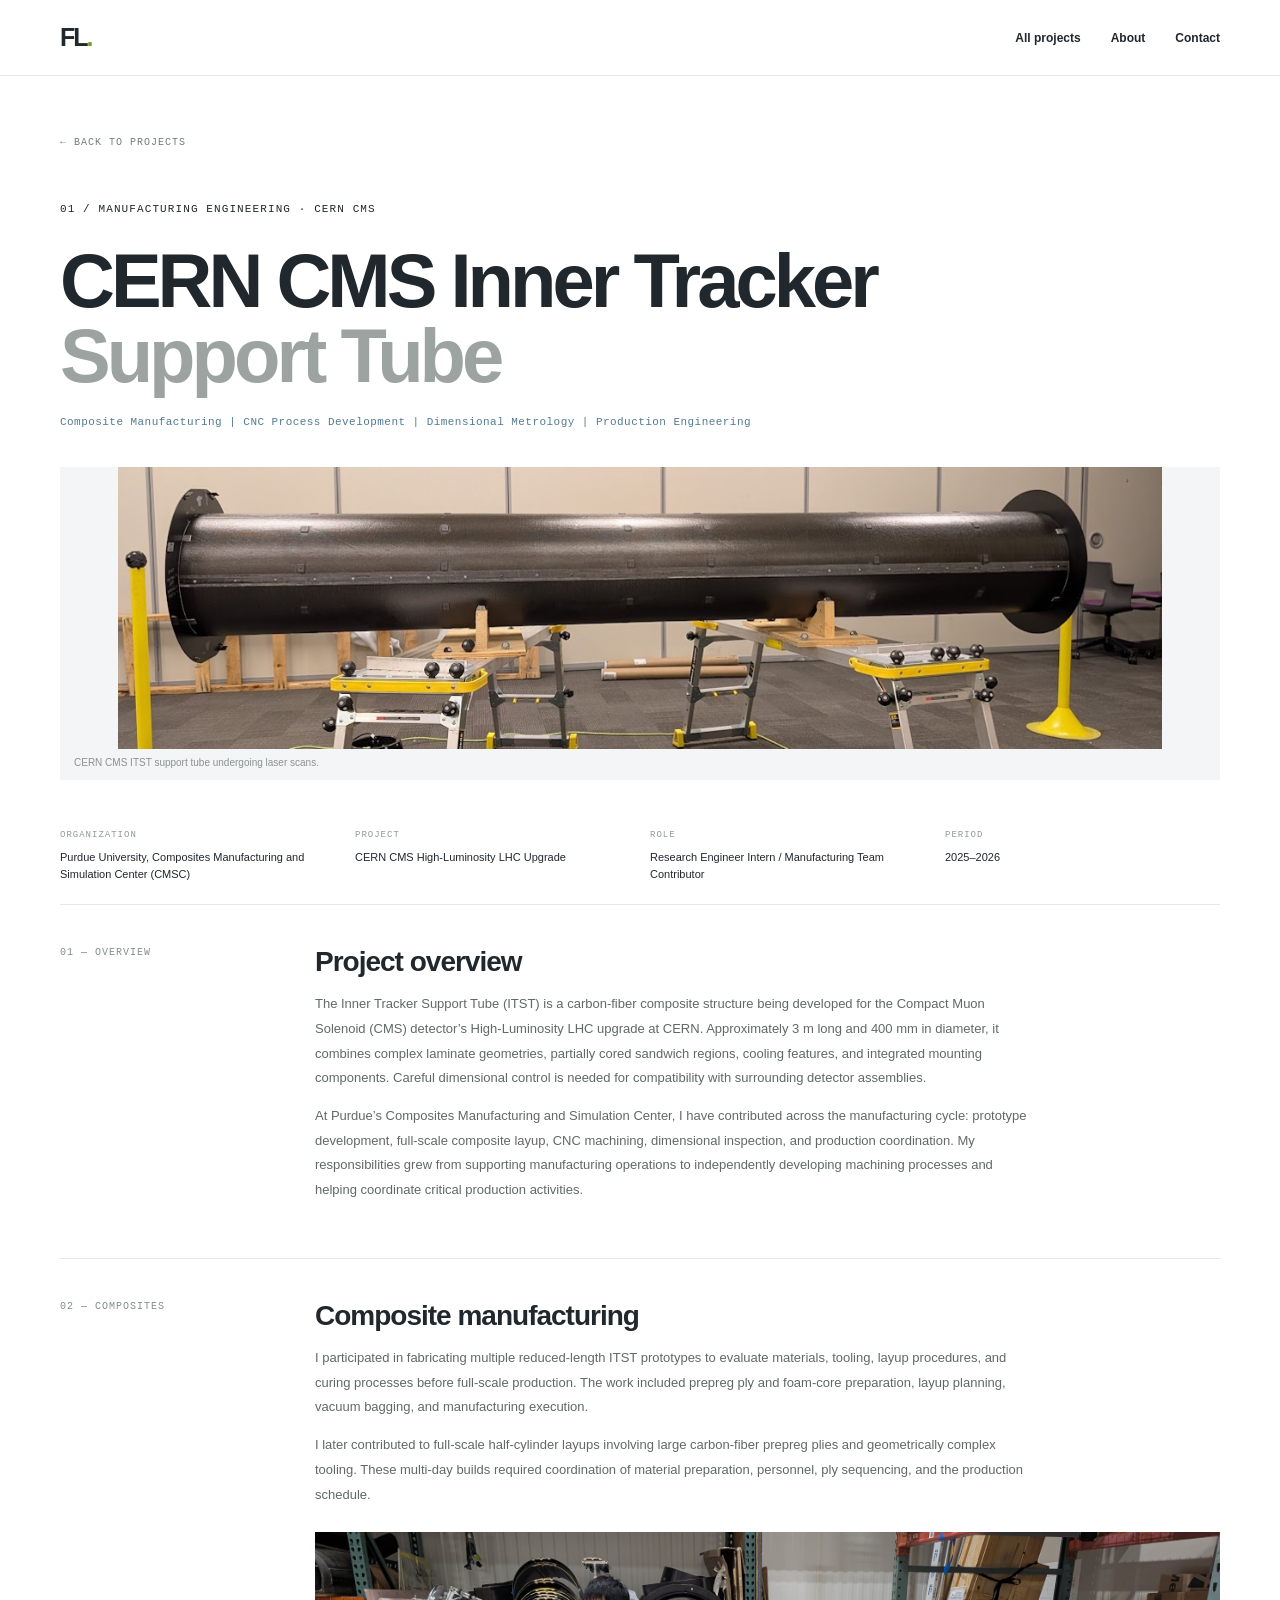
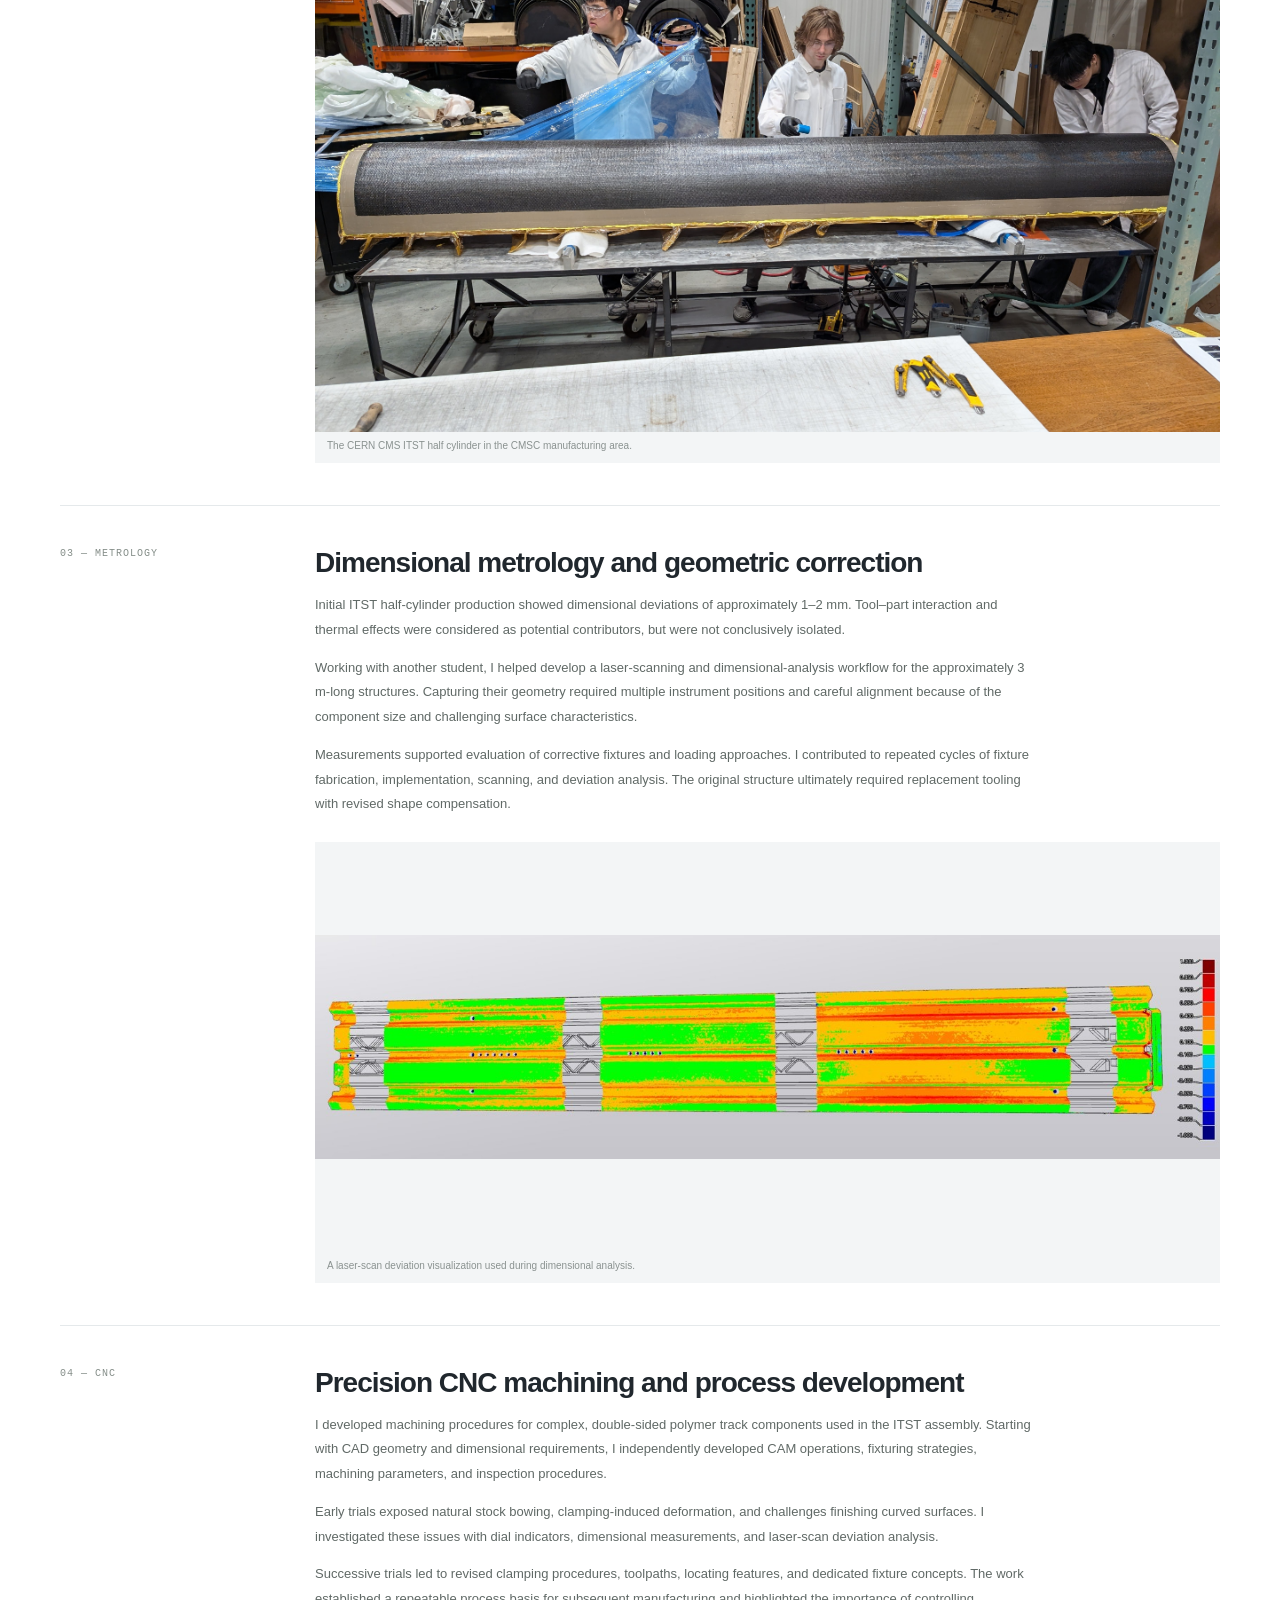
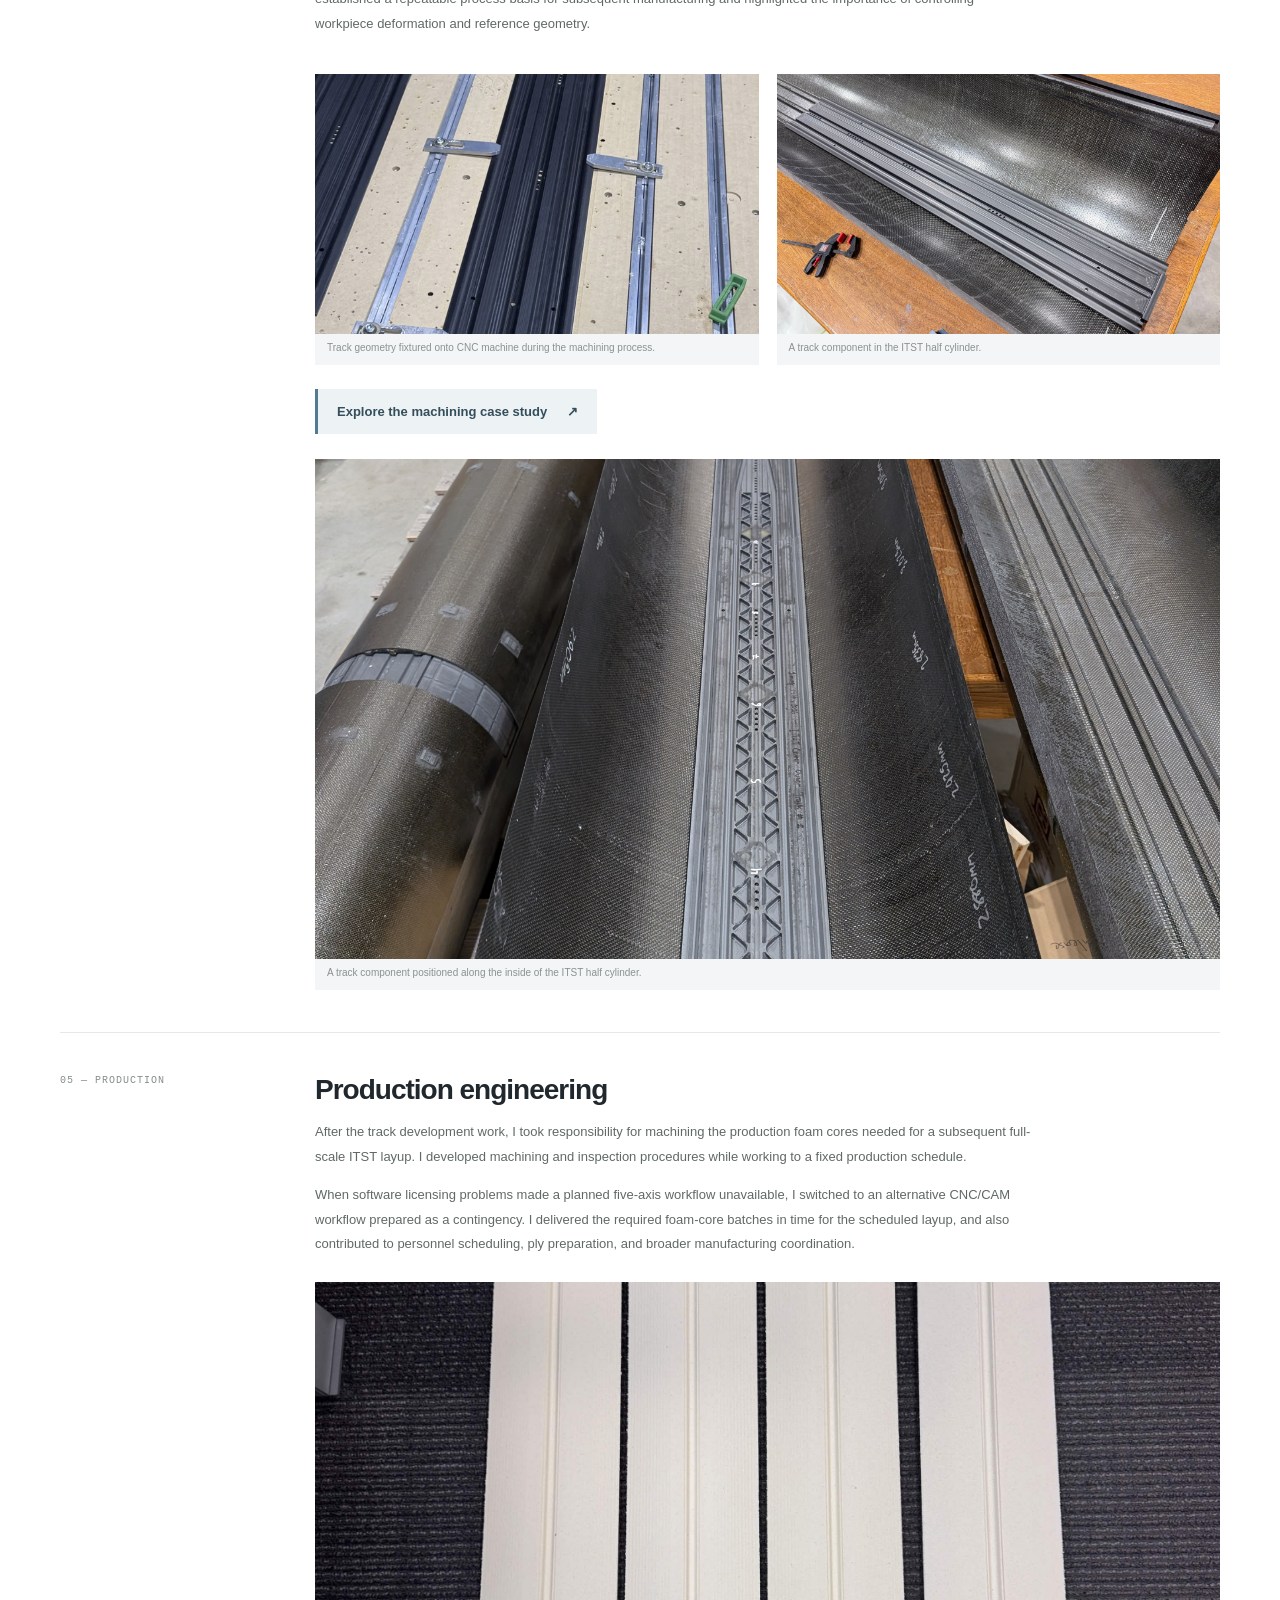
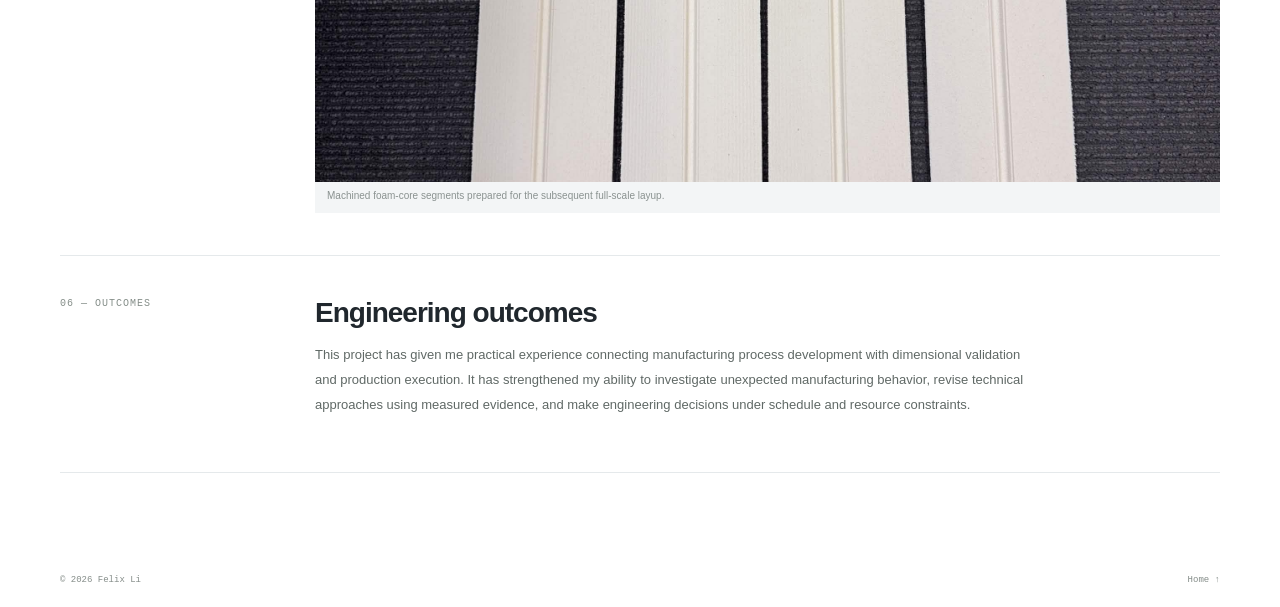
==== projects/cms-support-tube.html @ 119773bb "Initial portfolio site Co-authored-by: Copilot <223556219+Copilot@users.noreply.github.com>" ====
<!doctype html>
<html lang="en">
<head>
  <meta charset="utf-8">
  <meta name="viewport" content="width=device-width, initial-scale=1">
  <meta
    name="description"
    content="A manufacturing engineering case study on the CERN CMS Inner Tracker Support Tube, covering composite manufacturing, CNC process development, metrology, and production engineering."
  >
  <title>CERN CMS Inner Tracker Support Tube | Felix Li</title>
  <link rel="stylesheet" href="../styles.css">
  <link rel="stylesheet" href="project.css">
</head>
<body>
  <header class="site-header">
    <a class="wordmark" href="../index.html">FL<span>.</span></a>
    <nav aria-label="Main navigation">
      <a href="../index.html#work">All projects</a>
      <a href="../index.html#about">About</a>
      <a href="../index.html#contact">Contact</a>
    </nav>
  </header>

  <main class="wrap project-page">
    <a class="back-link" href="../index.html#work">← BACK TO PROJECTS</a>
    <div class="eyebrow">01 / MANUFACTURING ENGINEERING · CERN CMS</div>
    <h1 class="project-title cms-project-title">CERN CMS Inner Tracker<br><span class="muted">Support Tube</span></h1>
    <p class="project-subtitle">Composite Manufacturing | CNC Process Development | Dimensional Metrology | Production Engineering</p>

    <!-- Confirm public-release permission for project imagery before publishing. -->
    <figure class="case-hero">
      <img
        src="../assets/cms/ITSTFULL.png"
        alt="Long cylindrical carbon-fiber composite support tube resting on temporary supports in a workshop."
      >
      <figcaption class="figure-caption">CERN CMS ITST support tube undergoing laser scans.</figcaption>
    </figure>

    <dl class="project-facts">
      <div><dt>ORGANIZATION</dt><dd>Purdue University, Composites Manufacturing and Simulation Center (CMSC)</dd></div>
      <div><dt>PROJECT</dt><dd>CERN CMS High-Luminosity LHC Upgrade</dd></div>
      <div><dt>ROLE</dt><dd>Research Engineer Intern / Manufacturing Team Contributor</dd></div>
      <div><dt>PERIOD</dt><dd>2025–2026</dd></div>
    </dl>

    <section class="case-section">
      <span class="case-index">01 — OVERVIEW</span>
      <div>
        <h2>Project overview</h2>
        <p>The Inner Tracker Support Tube (ITST) is a carbon-fiber composite structure being developed for the Compact Muon Solenoid (CMS) detector’s High-Luminosity LHC upgrade at CERN. Approximately 3 m long and 400 mm in diameter, it combines complex laminate geometries, partially cored sandwich regions, cooling features, and integrated mounting components. Careful dimensional control is needed for compatibility with surrounding detector assemblies.</p>
        <p>At Purdue’s Composites Manufacturing and Simulation Center, I have contributed across the manufacturing cycle: prototype development, full-scale composite layup, CNC machining, dimensional inspection, and production coordination. My responsibilities grew from supporting manufacturing operations to independently developing machining processes and helping coordinate critical production activities.</p>
      </div>
    </section>

    <section class="case-section">
      <span class="case-index">02 — COMPOSITES</span>
      <div>
        <h2>Composite manufacturing</h2>
        <p>I participated in fabricating multiple reduced-length ITST prototypes to evaluate materials, tooling, layup procedures, and curing processes before full-scale production. The work included prepreg ply and foam-core preparation, layup planning, vacuum bagging, and manufacturing execution.</p>
        <p>I later contributed to full-scale half-cylinder layups involving large carbon-fiber prepreg plies and geometrically complex tooling. These multi-day builds required coordination of material preparation, personnel, ply sequencing, and the production schedule.</p>
        <figure class="case-figure">
          <img
            src="../assets/cms/LAYUP.jpg"
            alt="Composite half-cylinder in a manufacturing area with several people working beside it."
            loading="lazy"
          >
          <figcaption class="figure-caption">The CERN CMS ITST half cylinder in the CMSC manufacturing area.</figcaption>
        </figure>
      </div>
    </section>

    <section class="case-section">
      <span class="case-index">03 — METROLOGY</span>
      <div>
        <h2>Dimensional metrology and geometric correction</h2>
        <p>Initial ITST half-cylinder production showed dimensional deviations of approximately 1–2 mm. Tool–part interaction and thermal effects were considered as potential contributors, but were not conclusively isolated.</p>
        <p>Working with another student, I helped develop a laser-scanning and dimensional-analysis workflow for the approximately 3 m-long structures. Capturing their geometry required multiple instrument positions and careful alignment because of the component size and challenging surface characteristics.</p>
        <p>Measurements supported evaluation of corrective fixtures and loading approaches. I contributed to repeated cycles of fixture fabrication, implementation, scanning, and deviation analysis. The original structure ultimately required replacement tooling with revised shape compensation.</p>
        <figure class="case-figure case-figure-technical">
          <img
            src="../assets/cms/TrackMetrology.jpg"
            alt="Color map showing dimensional deviation across a long structural component."
            loading="lazy"
          >
          <figcaption class="figure-caption">A laser-scan deviation visualization used during dimensional analysis.</figcaption>
        </figure>
      </div>
    </section>

    <section class="case-section">
      <span class="case-index">04 — CNC</span>
      <div>
        <h2>Precision CNC machining and process development</h2>
        <p>I developed machining procedures for complex, double-sided polymer track components used in the ITST assembly. Starting with CAD geometry and dimensional requirements, I independently developed CAM operations, fixturing strategies, machining parameters, and inspection procedures.</p>
        <p>Early trials exposed natural stock bowing, clamping-induced deformation, and challenges finishing curved surfaces. I investigated these issues with dial indicators, dimensional measurements, and laser-scan deviation analysis.</p>
        <p>Successive trials led to revised clamping procedures, toolpaths, locating features, and dedicated fixture concepts. The work established a repeatable process basis for subsequent manufacturing and highlighted the importance of controlling workpiece deformation and reference geometry.</p>
        <div class="case-figure-grid">
          <figure class="case-figure">
            <img
              src="../assets/cms/TrackMachining.png"
              alt="Dark track profiles held on a fixture plate with metal clamps and green locating pieces."
              loading="lazy"
            >
            <figcaption class="figure-caption">Track geometry fixtured onto CNC machine during the machining process.</figcaption>
          </figure>
          <figure class="case-figure">
            <img
              src="../assets/cms/TrackFinal.jpg"
              alt="Close view of a machined track component over a carbon-fiber composite surface."
              loading="lazy"
            >
            <figcaption class="figure-caption">A track component in the ITST half cylinder.</figcaption>
          </figure>
        </div>
        <a class="case-study-link" href="itst-track-machining.html">Explore the machining case study <span aria-hidden="true">↗</span></a>
        <figure class="case-figure">
          <img
            src="../assets/cms/TrackInTube.jpg"
            alt="CMSC ITST Half Cylinder with a track component positioned along its length."
            loading="lazy"
          >
          <figcaption class="figure-caption">A track component positioned along the inside of the ITST half cylinder.</figcaption>
        </figure>
      </div>
    </section>

    <section class="case-section">
      <span class="case-index">05 — PRODUCTION</span>
      <div>
        <h2>Production engineering</h2>
        <p>After the track development work, I took responsibility for machining the production foam cores needed for a subsequent full-scale ITST layup. I developed machining and inspection procedures while working to a fixed production schedule.</p>
        <p>When software licensing problems made a planned five-axis workflow unavailable, I switched to an alternative CNC/CAM workflow prepared as a contingency. I delivered the required foam-core batches in time for the scheduled layup, and also contributed to personnel scheduling, ply preparation, and broader manufacturing coordination.</p>
        <figure class="case-figure">
          <img
            src="../assets/cms/FoamCoreFinished.jpg"
            alt="Four white machined foam-core segments arranged side by side on a dark surface."
            loading="lazy"
          >
          <figcaption class="figure-caption">Machined foam-core segments prepared for the subsequent full-scale layup.</figcaption>
        </figure>
      </div>
    </section>

    <section class="case-section">
      <span class="case-index">06 — OUTCOMES</span>
      <div>
        <h2>Engineering outcomes</h2>
        <p>This project has given me practical experience connecting manufacturing process development with dimensional validation and production execution. It has strengthened my ability to investigate unexpected manufacturing behavior, revise technical approaches using measured evidence, and make engineering decisions under schedule and resource constraints.</p>
      </div>
    </section>

  </main>

  <footer class="site-footer wrap">
    <span>© 2026 Felix Li</span>
    <a href="../index.html">Home ↑</a>
  </footer>
</body>
</html>
---- styles.css ----
/* Felix Li — engineering portfolio starter
   Edit the variables below to change the site's visual identity. */
:root {
  --ink: #20272d;
  --muted: #78838a;
  --paper: #ffffff;
  --white: #ffffff;
  --line: #e5e9eb;
  --accent: #527b91;
  --mono: "DM Mono", monospace;
  --sans: "Manrope", Arial, sans-serif;
}
* { box-sizing: border-box; }
html { scroll-behavior: smooth; }
body { margin: 0; background: var(--paper); color: var(--ink); font-family: var(--sans); }
a { color: inherit; text-decoration: none; }
a:focus-visible { outline:3px solid var(--accent); outline-offset:4px; }
.wrap { width: min(1160px, calc(100% - 64px)); margin-inline: auto; }
.site-header { height: 76px; padding: 0 max(32px, calc((100vw - 1160px)/2)); display:flex; align-items:center; justify-content:space-between; border-bottom:1px solid var(--line); }
.wordmark { font-size: 25px; font-weight:800; letter-spacing:-2px; }
.wordmark span { color:#729d25; }
nav { display:flex; align-items:center; gap:30px; font-size:12px; font-weight:700; }
nav a:hover, .text-link:hover, .contact-links a:hover { opacity:.6; }
.nav-cv { border:1px solid var(--ink); padding:10px 15px; }
.hero { padding-top:62px; padding-bottom:62px; }
.hero-feature-grid { display:grid; grid-template-columns:minmax(0,2fr) minmax(0,.92fr); gap:30px; align-items:center; }
.hero-intro { min-width:0; }
.hero-intro h1 { max-width:800px; margin:27px 0 20px; font-size:clamp(38px,3.55vw,51px); line-height:1.08; letter-spacing:-3px; }
.hero-award { min-width:0; padding:18px 0 18px 26px; border-left:1px solid var(--line); }
.hero-award h2 { margin:13px 0 6px; font-size:clamp(24px,2.4vw,32px); letter-spacing:-1.1px; }
.hero-award-subtitle { margin:0 0 10px; color:var(--accent); font-size:12px; font-weight:700; line-height:1.65; }
.hero-award-description { max-width:540px; margin:0; color:#5c6563; font-size:13px; line-height:1.75; }
.hero-award-gallery { display:grid; grid-template-columns:minmax(0,1.2fr) minmax(0,.8fr); gap:11px; align-items:start; margin-top:16px; }
.hero-award-figure { min-width:0; margin:0; }
.hero-award-figure a { display:flex; align-items:center; justify-content:center; height:162px; padding:5px; border:1px solid var(--line); background:#f7f8f8; }
.hero-award-figure img { display:block; width:100%; height:100%; object-fit:contain; }
.hero-award-certificate img { max-width:100%; }
.hero-award-photo img { width:auto; max-width:100%; }
.hero-award-figure figcaption { margin-top:6px; color:#737d7a; font-size:11px; line-height:1.5; }
.recognition-link { display:inline-flex; gap:16px; margin-top:13px; padding-bottom:5px; border-bottom:1px solid #aebdc4; color:#415d6a; font-size:11px; font-weight:800; }
.recognition-link:hover { color:var(--ink); border-color:var(--ink); }
.recognition-note { margin:10px 0 0; color:#8a9290; font-size:9px; line-height:1.5; }
.eyebrow, .meta-label, .project-number, .image-tag { font-family:var(--mono); font-size:11px; letter-spacing:1.1px; }
.eyebrow { display:flex; align-items:center; gap:10px; }
.status-dot { width:7px; height:7px; border-radius:50%; background:#78a92c; display:inline-block; }
.eyebrow-year { color:var(--muted); margin-left:8px; }
h1 { font-size:clamp(46px, 7vw, 88px); line-height:1.02; letter-spacing:-5px; margin:34px 0 24px; font-weight:600; }
.muted { color:#9da3a0; }
.hero-copy { font-size:16px; line-height:1.75; color:#555e5e; max-width:650px; }
.hero-actions { display:flex; align-items:center; gap:25px; margin-top:32px; }
.button { display:inline-flex; align-items:center; gap:26px; padding:15px 19px; font-size:12px; font-weight:800; }
.button-dark { background:var(--ink); color:white; }
.button-dark:hover { background:#343a3a; }
.text-link { font-size:12px; font-weight:800; }
.hero-meta { display:grid; grid-template-columns:1fr 1.5fr 1fr; gap:25px; border-top:1px solid var(--line); margin-top:52px; padding-top:18px; }
.hero-meta div { display:flex; flex-direction:column; gap:9px; font-size:12px; line-height:1.6; color:#4d5554; }
.meta-label { color:#929997; }
.featured-work-section { padding:78px 0 82px; background:#fff; }
.featured-heading { max-width:900px; }
.featured-heading h2 { margin-top:17px; font-size:clamp(38px,5.2vw,62px); letter-spacing:-2.8px; }
.featured-subtitle { margin:12px 0 0; color:var(--accent); font:12px/1.8 var(--mono); letter-spacing:.3px; }
.featured-image { margin:30px 0 23px; padding:10px; background:#f3f5f6; }
.featured-image img { display:block; width:100%; height:auto; }
.featured-image figcaption { margin-top:9px; color:#737d7a; font-size:12px; line-height:1.6; }
.featured-description { max-width:980px; margin:0; color:#596360; font-size:16px; line-height:1.8; }
.featured-highlights { display:grid; grid-template-columns:repeat(3,minmax(0,1fr)); gap:26px; margin-top:30px; }
.featured-highlights article { min-width:0; padding-top:14px; border-top:1px solid #dfe4e5; }
.featured-highlights h3 { margin:8px 0 7px; font-size:17px; line-height:1.4; letter-spacing:-.3px; }
.featured-highlights p { margin:0; color:#5f6966; font-size:14px; line-height:1.7; }
.featured-actions { display:flex; flex-wrap:wrap; align-items:center; gap:20px 27px; margin-top:30px; }
.featured-actions .button { font-size:13px; }
.featured-actions .text-link { font-size:13px; }
.work-section { background:#e9ebe6; padding:74px 0 82px; }
.section-heading { display:flex; justify-content:space-between; align-items:end; gap:40px; margin-bottom:38px; }
h2 { font-size:clamp(34px, 4vw, 52px); line-height:1.08; letter-spacing:-2.5px; font-weight:600; margin:18px 0 0; }
.section-heading > p { max-width:430px; color:#697170; font-size:14px; line-height:1.75; margin:0 0 5px; }
.project-grid { display:grid; grid-template-columns:repeat(3,minmax(0,1fr)); gap:34px 24px; align-items:stretch; }
.project-card { display:flex; flex-direction:column; min-width:0; border-radius:2px; transition:transform .2s ease; }
.project-card:hover { transform:translateY(-3px); }
.project-card:focus-visible { outline-offset:6px; }
.project-image { aspect-ratio:16 / 10; height:auto; flex:none; position:relative; display:flex; justify-content:center; align-items:center; overflow:hidden; background:#c9cfca; }
.project-image img { width:100%; height:100%; object-fit:cover; }
.surrogate-project-card .project-image { background:#f7f8f8; }
.surrogate-project-card .project-image img { object-fit:contain; }
.image-cms img { object-fit:contain; object-position:center 48%; }
.cai-project-card .project-image img { object-position:center 50%; }
.image-mechanics img { object-position:center 52%; }
.image-cms { background:linear-gradient(135deg,#bfc8c1,#88958e); }
.image-btst { background:linear-gradient(135deg,#d0d1c8,#a0a69c); }
.image-mechanics { background:linear-gradient(135deg,#bfc6cc,#818d99); }
.image-testing { background:linear-gradient(135deg,#d3cfc3,#9c9c8d); }
.image-tag { position:absolute; top:14px; left:15px; max-width:calc(100% - 30px); padding:5px 7px; background:rgba(255,255,255,.9); color:#26302e; z-index:1; font-size:11px; line-height:1.5; }
.image-placeholder { color:#58615e; font-family:var(--mono); font-size:10px; letter-spacing:1px; border:1px dashed #69746e; padding:14px 18px; }
.project-info { display:grid; grid-template-columns:minmax(0,1fr) auto; align-items:start; flex:1; gap:15px; padding-top:18px; }
.project-info > div { min-width:0; }
.project-number { color:#8a9290; }
.project-info h3 { min-height:4.05em; font-size:20px; line-height:1.35; letter-spacing:-.6px; margin:8px 0 8px; }
.project-info p { min-height:5.1em; color:#596360; font-size:14px; line-height:1.7; margin:0; max-width:500px; }
.project-skills { display:flex; flex-wrap:wrap; gap:6px; list-style:none; margin:12px 0 0; padding:0; }
.project-skills li { border:1px solid #d6dfe3; padding:5px 8px; color:#526773; font-family:var(--mono); font-size:9px; line-height:1.4; }
.arrow { padding-top:3px; font-size:21px; transition:transform .2s; }
.project-card:hover .arrow { transform:translate(3px,-3px); }
.small-note { color:#8a9290; font-size:10px; margin-top:35px; }
.about-section { padding-top:84px; padding-bottom:90px; }
.about-layout { display:grid; grid-template-columns:minmax(0,.85fr) minmax(0,1.15fr); gap:48px; margin-top:28px; }
.about-layout h2 { max-width:500px; align-self:start; font-size:clamp(38px,3.1vw,44px); line-height:1.12; margin:0; }
.about-copy p { max-width:680px; font-size:15px; line-height:1.8; color:#5c6563; margin:0 0 16px; }
.capability-list { display:grid; grid-template-columns:1fr; margin:27px 0 0; padding:0; border-top:1px solid var(--line); }
.capability-list div { display:grid; grid-template-columns:minmax(165px,.7fr) minmax(0,1.3fr); gap:14px; padding:11px 0; border-bottom:1px solid var(--line); }
.capability-list dt { font-size:13px; line-height:1.6; font-weight:800; }
.capability-list dd { margin:0; color:#606966; font-size:13px; line-height:1.65; }
.contact-section { background:var(--ink); color:white; padding:70px 0 66px; }
.contact-inner h2 { max-width:800px; font-size:clamp(40px,5vw,62px); line-height:1.1; margin:24px 0 16px; }
.contact-inner > p { max-width:680px; color:#c0c7c4; font-size:15px; line-height:1.75; }
.contact-email { display:inline-block; font-size:clamp(18px,2.6vw,25px); margin:15px 0 26px; border-bottom:1px solid #66706c; padding-bottom:8px; }
.contact-links { display:flex; gap:25px; font-size:13px; color:#d5dbd8; }
.site-footer { display:flex; justify-content:space-between; gap:20px; padding-top:22px; padding-bottom:22px; color:#858d89; font-family:var(--mono); font-size:9px; }
@media (max-width:1100px) {
  .project-grid { grid-template-columns:repeat(2,minmax(0,1fr)); }
  .featured-highlights { gap:20px; }
}
@media (max-width:900px) {
  .wrap { width:min(100% - 52px, 760px); }
  .hero-feature-grid { grid-template-columns:1fr; gap:34px; }
  .hero-intro h1 { max-width:760px; font-size:clamp(42px,6.1vw,54px); }
  .hero-award { padding:25px 0 0; border-top:1px solid var(--line); border-left:0; }
  .hero-award-gallery { grid-template-columns:minmax(0,1.2fr) minmax(0,.8fr); }
  .hero-award-figure a { height:190px; }
  .hero-meta { margin-top:40px; }
  .featured-work-section { padding:62px 0 66px; }
  .featured-image { margin-top:24px; }
  .featured-highlights { grid-template-columns:repeat(2,minmax(0,1fr)); row-gap:20px; }
  .about-layout { grid-template-columns:1fr; gap:26px; }
  .about-layout h2 { max-width:620px; font-size:clamp(40px,5vw,46px); }
}
@media (max-width:700px) {
  .wrap { width:calc(100% - 38px); }
  .site-header { height:66px; padding:0 19px; }
  nav { gap:12px; font-size:11px; }
  .hero { padding-top:48px; padding-bottom:60px; }
  .eyebrow { font-size:10px; }
  .hero-intro h1 { font-size:clamp(38px,9vw,54px); letter-spacing:-2.7px; }
  .hero-copy { font-size:15px; }
  .hero-award h2 { font-size:28px; }
  .hero-award-gallery { grid-template-columns:minmax(0,1.2fr) minmax(0,.8fr); gap:10px; }
  .hero-award-figure a { height:150px; }
  .hero-award-figure figcaption { font-size:10px; }
  .hero-meta { grid-template-columns:1fr; gap:16px; margin-top:38px; }
  .featured-work-section { padding:50px 0 54px; }
  .featured-heading h2 { font-size:clamp(34px,8vw,46px); }
  .featured-subtitle { font-size:11px; }
  .featured-image { margin:20px 0; padding:7px; }
  .featured-description { font-size:15px; }
  .featured-highlights { grid-template-columns:1fr; gap:16px; margin-top:24px; }
  .featured-highlights h3 { font-size:16px; }
  .featured-highlights p { font-size:14px; }
  .featured-actions { align-items:flex-start; flex-direction:column; gap:17px; }
  .section-heading { display:block; }
  .section-heading > p { margin-top:18px; }
  .project-grid { grid-template-columns:1fr; gap:30px; }
  .project-image { aspect-ratio:16 / 10; }
  .project-info h3 { font-size:19px; }
  .project-info p { font-size:14px; }
  .about-layout { display:block; }
  .about-layout h2 { max-width:470px; margin-bottom:25px; font-size:clamp(36px,10vw,42px); }
  .capability-list div { grid-template-columns:1fr; gap:2px; padding:10px 0; }
  .contact-inner h2 { font-size:clamp(38px,9vw,54px); }
  .contact-inner > p { font-size:14px; }
  .contact-email { margin-bottom:22px; }
  .site-header { padding-inline:19px; }
  .site-footer { flex-wrap:wrap; }
}
@media (max-width:420px) {
  nav { gap:9px; font-size:10px; }
  .nav-cv { padding:8px 10px; }
  .hero-award-gallery { grid-template-columns:1fr; }
  .hero-award-figure a { height:auto; min-height:0; }
  .hero-award-certificate img { max-height:260px; }
  .hero-award-photo img { max-height:360px; }
}
---- projects/project.css ----
.project-page { padding-top:55px; padding-bottom:80px; }
.back-link { display:inline-block; font:10px var(--mono); letter-spacing:1px; color:#747d79; margin-bottom:55px; }
.project-title { font-size:clamp(48px,8vw,90px); line-height:.99; letter-spacing:-5px; margin:28px 0 20px; }
.project-lede { max-width:650px; font-size:17px; line-height:1.7; color:#626b68; margin-bottom:45px; }
.cms-project-title { font-size:clamp(42px,7vw,76px); letter-spacing:-4px; }
.project-subtitle { max-width:760px; margin:0 0 34px; color:var(--accent); font:11px/1.8 var(--mono); letter-spacing:.45px; }
.case-hero { margin:0 0 28px; background:#f3f5f6; }
.case-hero img { display:block; width:90%; max-height:400px; margin-inline:auto; object-fit:contain; }
.case-hero figcaption { padding:0 14px 12px; }
.case-image { min-height:350px; display:flex; align-items:center; justify-content:center; background:linear-gradient(135deg,#c6cec8,#909d95); }
.project-facts { display:grid; grid-template-columns:repeat(4,1fr); gap:20px; margin:0; padding:22px 0; border-bottom:1px solid var(--line); }
.project-facts div { display:flex; flex-direction:column; gap:9px; font-size:11px; line-height:1.5; }
.project-facts dt { color:#929997; font:9px var(--mono); letter-spacing:1px; }
.project-facts dd { margin:0; }
.case-section { display:grid; grid-template-columns:220px minmax(0,1fr); gap:35px; padding:42px 0; border-bottom:1px solid var(--line); }
.case-section > div { min-width:0; }
.case-index { color:#858e89; font:10px var(--mono); letter-spacing:1px; }
.case-section h2 { font-size:28px; margin:0 0 15px; letter-spacing:-1px; }
.case-section p, .case-section li { color:#606966; font-size:13px; line-height:1.9; max-width:720px; }
.case-section ul { padding-left:18px; }
.case-figure { margin:25px 0 0; background:#f3f5f6; }
.case-figure img { display:block; width:100%; max-height:500px; object-fit:cover; }
.case-figure-technical img { height:clamp(220px,32vw,420px); object-fit:contain; }
.figure-placeholder { margin-top:25px; min-height:220px; display:flex; justify-content:center; align-items:center; border:1px dashed #a5aea8; background:#e9ebe6; color:#7b8580; font:10px var(--mono); letter-spacing:1px; text-align:center; padding:20px; }
.figure-caption { color:#8a9290 !important; font-size:10px !important; margin-top:8px; }
.case-figure figcaption { padding:0 12px 12px; }
.case-figure-grid { display:grid; grid-template-columns:1fr 1fr; gap:18px; }
.case-figure-grid .case-figure { min-width:0; }
.case-figure-grid img { height:260px; }
.case-study-link { display:inline-flex; align-items:center; gap:20px; margin-top:24px; padding:15px 19px; background:#edf2f4; border-left:3px solid var(--accent); color:#344e5b; font-size:13px; font-weight:800; }
.case-study-link:hover { background:#e3ebef; }
.machining-title { max-width:900px; font-size:clamp(38px,6.2vw,70px); letter-spacing:-3.5px; }
.machining-subtitle { max-width:800px; margin:-5px 0 25px; color:var(--accent); font-size:15px; line-height:1.7; }
.method-figure { margin:25px 0 0; padding:14px; background:#f3f5f6; }
.method-figure img { display:block; width:100%; max-height:460px; object-fit:contain; }
.method-figure figcaption { max-width:760px; margin:11px 0 0; color:#7c8582; font-size:11px; line-height:1.7; }
.method-figure-technical img { height:clamp(230px,32vw,390px); }
.results-table-wrap { width:100%; margin-top:20px; overflow-x:auto; }
.results-table { width:100%; border-collapse:collapse; text-align:left; font-size:12px; line-height:1.7; }
.results-table caption { padding:0 0 12px; color:#7c8582; font:10px var(--mono); letter-spacing:.4px; text-align:left; }
.results-table th, .results-table td { padding:13px 15px; border-top:1px solid var(--line); vertical-align:top; }
.results-table thead th { color:#7c8582; font:9px var(--mono); letter-spacing:.8px; text-transform:uppercase; }
.results-table tbody th { width:34%; font-weight:700; }
.results-table td { color:#606966; }
.cai-project-title { max-width:1040px; font-size:clamp(38px,6.2vw,72px); letter-spacing:-3.5px; }
.cai-subtitle { max-width:800px; margin:-5px 0 25px; color:var(--accent); font-size:15px; line-height:1.7; }
.strength-highlights { display:grid; grid-template-columns:repeat(3,minmax(0,1fr)); gap:14px; margin:15px 0 0; }
.strength-highlights > div { padding:20px; border-top:2px solid var(--accent); background:#f4f6f7; }
.strength-highlights span { color:#78838a; font:9px var(--mono); letter-spacing:1px; }
.strength-highlights strong { display:block; margin-top:9px; font-size:clamp(32px,4vw,48px); line-height:1; letter-spacing:-2px; }
.strength-highlights strong small { color:#6b777d; font-size:15px; font-weight:600; letter-spacing:0; }
.strength-highlights p { margin:8px 0 0; color:#697170; font-size:11px; line-height:1.6; }
.strength-note { max-width:800px; margin:12px 0 20px; color:#78838a; font-size:11px; line-height:1.7; }
.method-figure-grid { display:grid; grid-template-columns:1fr 1.3fr; gap:18px; margin-top:25px; }
.method-figure-grid .method-figure { min-width:0; margin:0; }
.method-figure-grid .method-figure img { height:300px; }
.method-figure-grid .method-figure-technical img { height:300px; }
.strength-chart { margin:26px 0 0; padding:22px; background:#f4f6f7; }
.strength-chart figcaption { color:var(--ink); font-size:14px; font-weight:800; }
.chart-scale { margin:6px 0 18px; color:#78838a; font-size:10px; }
.strength-chart-rows { display:grid; gap:14px; }
.strength-chart-row { display:grid; grid-template-columns:65px minmax(0,1fr) 76px; align-items:center; gap:12px; font-size:11px; }
.strength-chart-row > span { color:#606966; font-family:var(--mono); }
.strength-chart-row > strong { color:#344e5b; font-size:11px; text-align:right; }
.strength-chart-track { height:15px; background:#e1e7ea; }
.strength-chart-track div { height:100%; background:var(--accent); }
.cai-results-table { min-width:650px; }
.cai-results-table tbody th { width:auto; }
.limitations-list { padding-left:19px; }
.limitations-list li { margin-bottom:5px; }
.characterization-title { max-width:1080px; font-size:clamp(38px,6.2vw,72px); letter-spacing:-3.5px; }
.characterization-subtitle { max-width:900px; margin:-5px 0 28px; color:var(--accent); font-size:14px; line-height:1.8; }
.technical-gallery { display:grid; grid-template-columns:repeat(2,minmax(0,1fr)); gap:18px; margin-top:25px; }
.open-hole-gallery { display:grid; grid-template-columns:repeat(3,minmax(0,1fr)); gap:14px; margin-top:25px; }
.technical-figure { min-width:0; margin:25px 0 0; padding:13px; background:#f3f5f6; }
.technical-gallery .technical-figure, .open-hole-gallery .technical-figure { margin:0; }
.technical-figure-wide { grid-column:span 2; }
.technical-figure img { display:block; width:100%; height:clamp(210px,28vw,360px); object-fit:contain; }
.technical-figure figcaption { margin-top:10px; color:#7c8582; font-size:10px; line-height:1.7; }
.figure-zoom { position:relative; display:block; width:100%; padding:0; border:0; background:#fff; cursor:zoom-in; }
.figure-zoom:focus-visible { outline:3px solid var(--accent); outline-offset:3px; }
.zoom-hint { position:absolute; right:8px; bottom:8px; padding:6px 8px; background:rgba(255,255,255,.92); color:#344e5b; font:9px var(--mono); opacity:0; transition:opacity .15s ease; }
.figure-zoom:hover .zoom-hint, .figure-zoom:focus-visible .zoom-hint { opacity:1; }
.figure-dialog { width:min(1120px,calc(100% - 32px)); max-width:none; max-height:calc(100% - 32px); padding:22px; border:1px solid var(--line); background:#fff; color:var(--ink); }
.figure-dialog::backdrop { background:rgba(20,28,32,.78); }
.figure-dialog form { display:flex; justify-content:flex-end; margin-bottom:12px; }
.figure-dialog-close { padding:9px 13px; border:1px solid var(--line); background:#fff; color:var(--ink); font:11px var(--sans); cursor:pointer; }
.figure-dialog img { display:block; max-width:100%; max-height:75vh; width:auto; height:auto; margin:0 auto; object-fit:contain; }
.figure-dialog p { margin:12px auto 0; max-width:760px; color:#697170; font-size:11px; line-height:1.7; }
.capability-grid { display:grid; grid-template-columns:repeat(2,minmax(0,1fr)); gap:0 24px; padding:0; list-style:none; border-top:1px solid var(--line); }
.capability-grid li { padding:12px 0; border-bottom:1px solid var(--line); color:#465057; font-size:12px; }
.related-project-card { display:flex; flex-direction:column; gap:13px; margin:36px 0 0; padding:26px 30px; border-left:3px solid var(--accent); background:#f1f5f6; }
.related-project-card .eyebrow { color:#71818a; }
.related-project-title { max-width:850px; font-size:clamp(22px,3vw,32px); font-weight:700; line-height:1.25; letter-spacing:-.7px; }
.related-project-title span { color:var(--accent); white-space:nowrap; }
.related-project-description { max-width:760px; color:#606966; font-size:12px; line-height:1.8; }
.related-project-card:hover { background:#e9f0f3; }
.surrogate-source { max-width:850px; margin:-27px 0 34px; color:#7c8582; font-size:10px; line-height:1.7; }
.surrogate-source strong { color:#53626a; }
.surrogate-results-table { min-width:690px; }
.surrogate-note { margin:20px 0; padding:16px 18px; border-left:3px solid var(--accent); background:#f1f5f6; color:#606966; font-size:11px; line-height:1.8; }
.surrogate-note strong { color:var(--ink); }
.surrogate-figure a { display:block; }
.surrogate-figure img { height:auto; max-height:520px; }
.next-project { padding:35px 0 0; }
.next-project a { display:flex; flex-direction:column; gap:12px; color:#7d8781; font:10px var(--mono); letter-spacing:1px; }
.next-project span { color:var(--ink); font:700 20px var(--sans); letter-spacing:-.5px; }
@media(max-width:700px) {
  .project-page { padding-top:35px; }
  .back-link { margin-bottom:35px; }
  .project-title { letter-spacing:-3px; }
  .cms-project-title { letter-spacing:-2.5px; }
  .case-image { min-height:230px; }
  .project-facts { grid-template-columns:1fr 1fr; }
  .case-section { grid-template-columns:1fr; gap:14px; padding:30px 0; }
  .case-figure-grid { grid-template-columns:1fr; gap:0; }
  .case-figure-grid img { height:auto; max-height:380px; }
  .case-figure-technical img { height:260px; }
  .machining-title { letter-spacing:-2.5px; }
  .cai-project-title { letter-spacing:-2.5px; }
  .characterization-title { letter-spacing:-2.5px; }
  .characterization-subtitle { font-size:12px; }
  .machining-subtitle { font-size:13px; }
  .results-table { min-width:520px; }
  .strength-highlights { grid-template-columns:1fr; gap:8px; }
  .strength-highlights > div { display:grid; grid-template-columns:1fr auto; align-items:center; gap:6px 10px; padding:14px 16px; }
  .strength-highlights strong { grid-column:2; grid-row:1 / span 2; }
  .strength-highlights p { margin:0; }
  .method-figure-grid { grid-template-columns:1fr; gap:14px; }
  .method-figure-grid .method-figure img, .method-figure-grid .method-figure-technical img { height:auto; max-height:360px; }
  .strength-chart { padding:16px 12px; }
  .strength-chart-row { grid-template-columns:54px minmax(0,1fr) 68px; gap:8px; }
  .cai-results-table { min-width:680px; }
  .technical-gallery, .open-hole-gallery { grid-template-columns:1fr; }
  .technical-figure-wide { grid-column:auto; }
  .technical-figure img { height:auto; max-height:360px; }
  .capability-grid { grid-template-columns:1fr; }
  .related-project-card { padding:21px 18px; }
  .figure-dialog { padding:12px; }
}
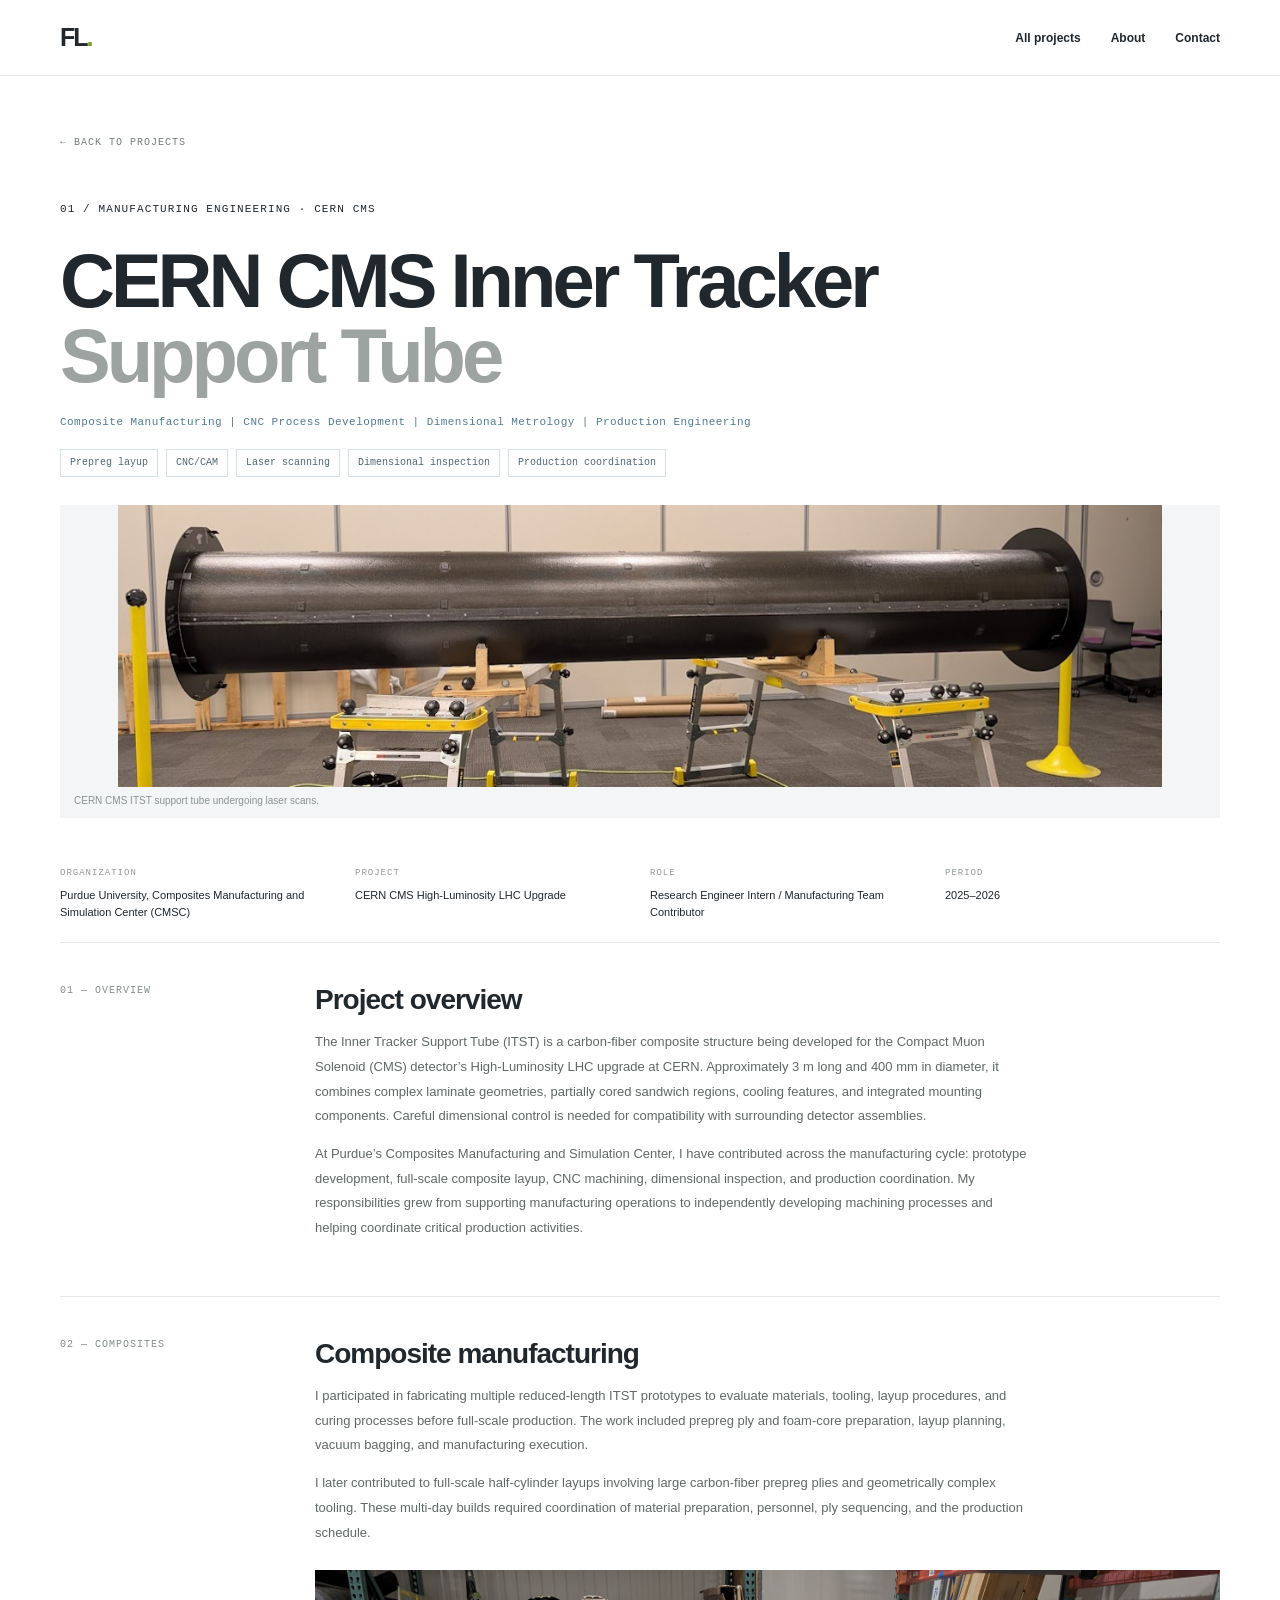
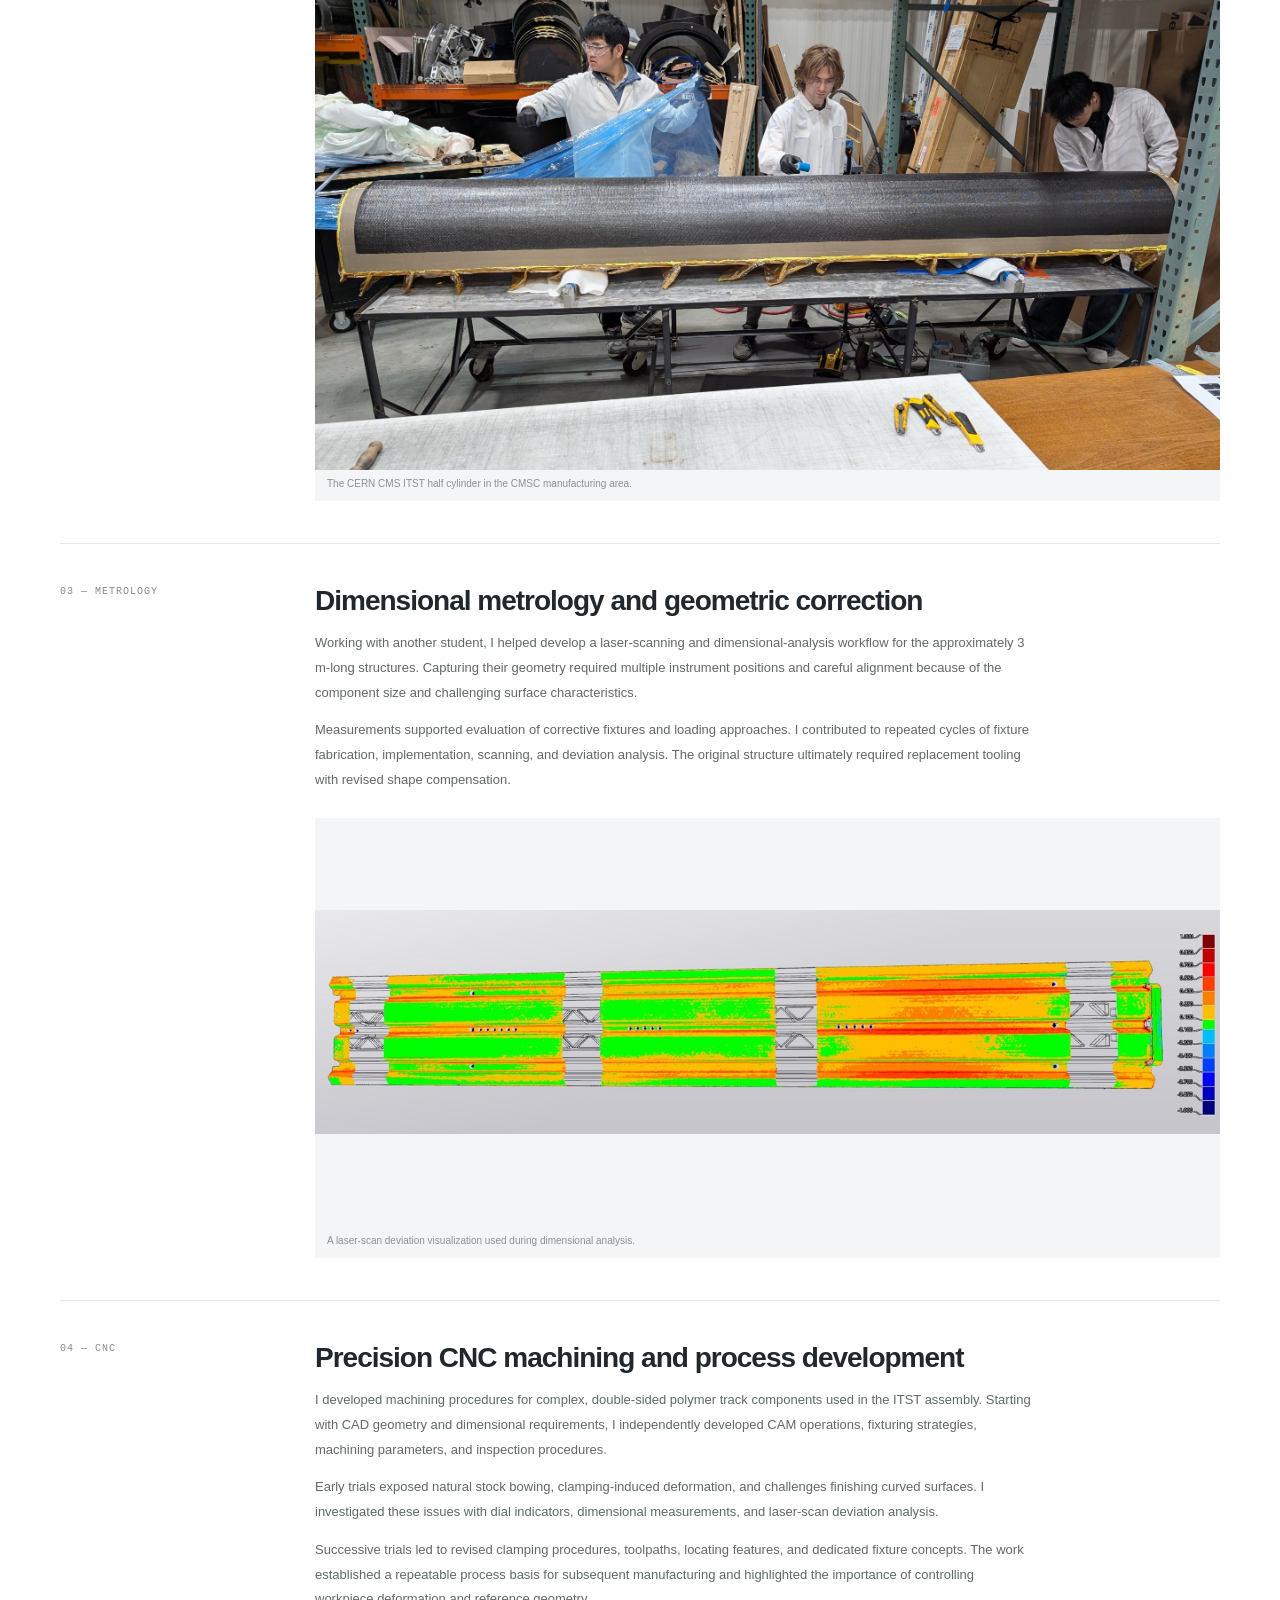
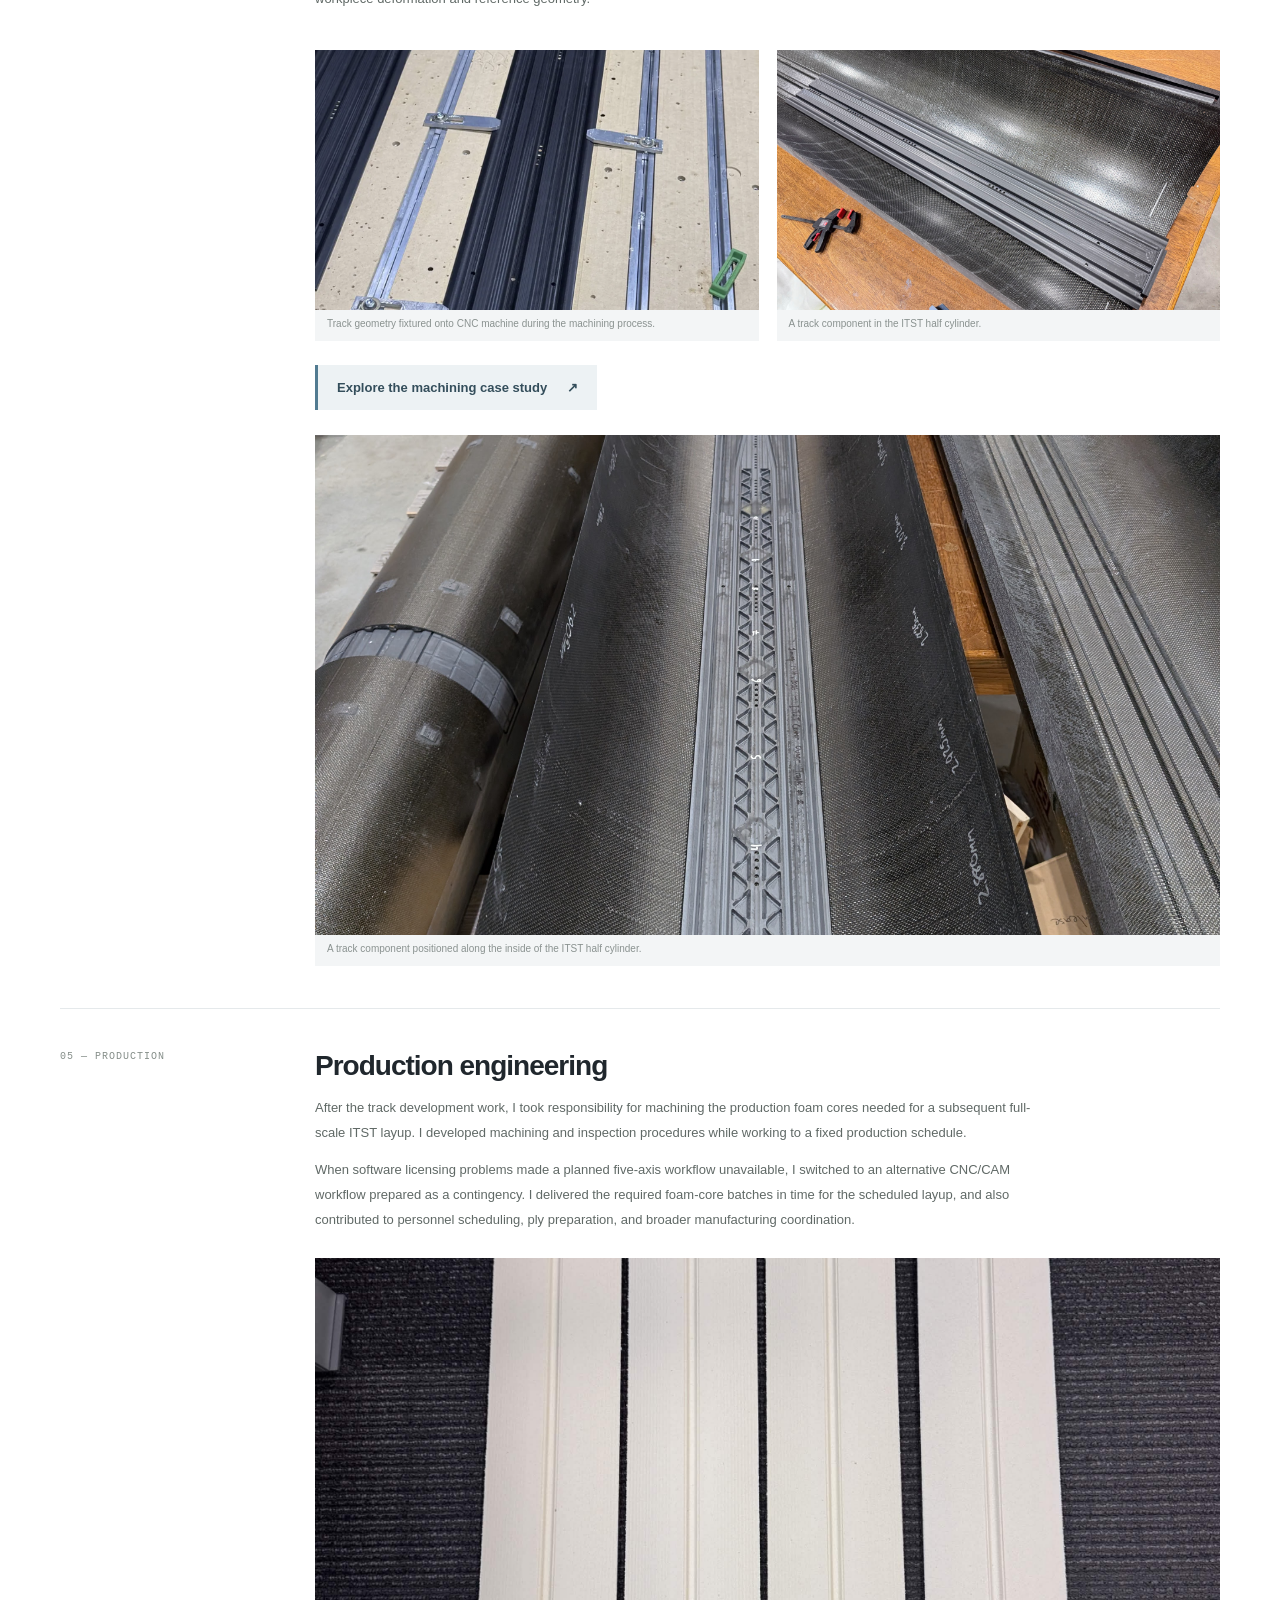
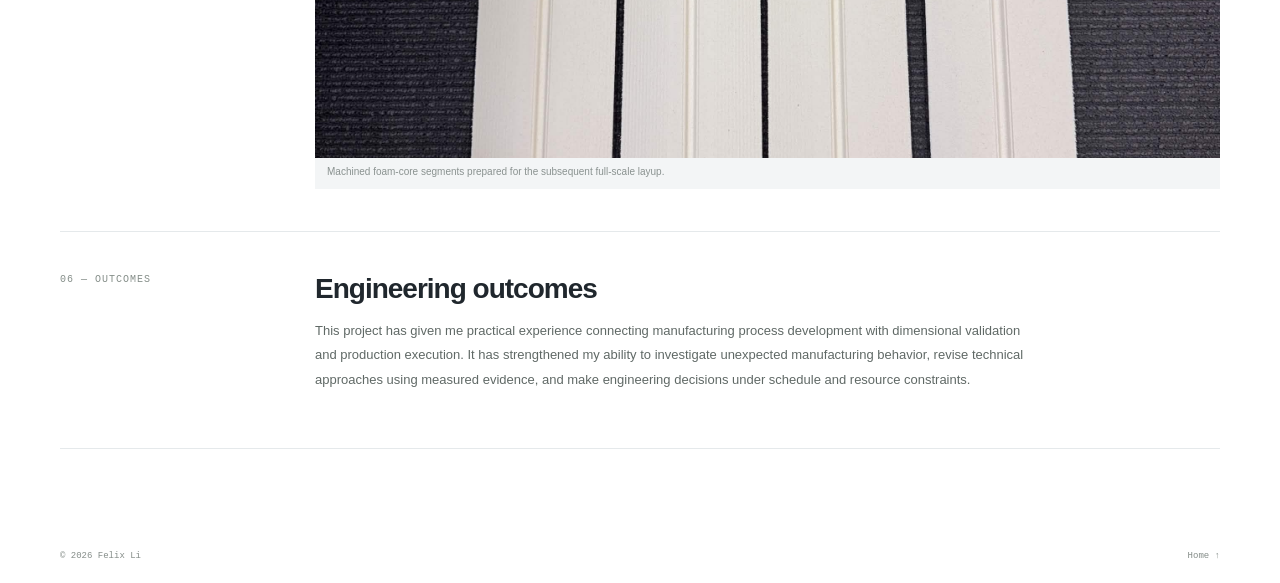
==== commit 53ea3509: "Update engineering portfolio site Co-authored-by: Copilot <223556219+Copilot@users.noreply.github.co" ====
--- a/projects/cms-support-tube.html
+++ b/projects/cms-support-tube.html
@@ -26,6 +26,13 @@
     <div class="eyebrow">01 / MANUFACTURING ENGINEERING · CERN CMS</div>
     <h1 class="project-title cms-project-title">CERN CMS Inner Tracker<br><span class="muted">Support Tube</span></h1>
     <p class="project-subtitle">Composite Manufacturing | CNC Process Development | Dimensional Metrology | Production Engineering</p>
+    <ul class="methods-row" aria-label="Methods and tools">
+      <li>Prepreg layup</li>
+      <li>CNC/CAM</li>
+      <li>Laser scanning</li>
+      <li>Dimensional inspection</li>
+      <li>Production coordination</li>
+    </ul>
 
     <!-- Confirm public-release permission for project imagery before publishing. -->
     <figure class="case-hero">
@@ -73,7 +80,6 @@
       <span class="case-index">03 — METROLOGY</span>
       <div>
         <h2>Dimensional metrology and geometric correction</h2>
-        <p>Initial ITST half-cylinder production showed dimensional deviations of approximately 1–2 mm. Tool–part interaction and thermal effects were considered as potential contributors, but were not conclusively isolated.</p>
         <p>Working with another student, I helped develop a laser-scanning and dimensional-analysis workflow for the approximately 3 m-long structures. Capturing their geometry required multiple instrument positions and careful alignment because of the component size and challenging surface characteristics.</p>
         <p>Measurements supported evaluation of corrective fixtures and loading approaches. I contributed to repeated cycles of fixture fabrication, implementation, scanning, and deviation analysis. The original structure ultimately required replacement tooling with revised shape compensation.</p>
         <figure class="case-figure case-figure-technical">
--- a/styles.css
+++ b/styles.css
@@ -25,7 +25,8 @@
 .hero { padding-top:62px; padding-bottom:62px; }
 .hero-feature-grid { display:grid; grid-template-columns:minmax(0,2fr) minmax(0,.92fr); gap:30px; align-items:center; }
 .hero-intro { min-width:0; }
-.hero-intro h1 { max-width:800px; margin:27px 0 20px; font-size:clamp(38px,3.55vw,51px); line-height:1.08; letter-spacing:-3px; }
+.hero-name { margin:0 0 11px; font-size:clamp(23px,2.4vw,31px); font-weight:800; letter-spacing:-1.3px; }
+.hero-intro h1 { max-width:800px; margin:15px 0 20px; font-size:clamp(40px,3.05vw,44px); line-height:1.08; letter-spacing:-3px; }
 .hero-award { min-width:0; padding:18px 0 18px 26px; border-left:1px solid var(--line); }
 .hero-award h2 { margin:13px 0 6px; font-size:clamp(24px,2.4vw,32px); letter-spacing:-1.1px; }
 .hero-award-subtitle { margin:0 0 10px; color:var(--accent); font-size:12px; font-weight:700; line-height:1.65; }
@@ -74,7 +75,7 @@
 .section-heading { display:flex; justify-content:space-between; align-items:end; gap:40px; margin-bottom:38px; }
 h2 { font-size:clamp(34px, 4vw, 52px); line-height:1.08; letter-spacing:-2.5px; font-weight:600; margin:18px 0 0; }
 .section-heading > p { max-width:430px; color:#697170; font-size:14px; line-height:1.75; margin:0 0 5px; }
-.project-grid { display:grid; grid-template-columns:repeat(3,minmax(0,1fr)); gap:34px 24px; align-items:stretch; }
+.project-grid { display:grid; grid-template-columns:repeat(2,minmax(0,1fr)); gap:38px 28px; align-items:stretch; }
 .project-card { display:flex; flex-direction:column; min-width:0; border-radius:2px; transition:transform .2s ease; }
 .project-card:hover { transform:translateY(-3px); }
 .project-card:focus-visible { outline-offset:6px; }
@@ -100,6 +101,11 @@
 .project-skills li { border:1px solid #d6dfe3; padding:5px 8px; color:#526773; font-family:var(--mono); font-size:9px; line-height:1.4; }
 .arrow { padding-top:3px; font-size:21px; transition:transform .2s; }
 .project-card:hover .arrow { transform:translate(3px,-3px); }
+.free-edge-project-image { background:#f7f8f8; }
+.free-edge-project-image img { object-fit:contain; padding:16px; }
+.research-interests { margin-top:27px; padding:17px 0 0; border-top:1px solid var(--line); }
+.research-interests h3 { margin:0 0 8px; font:11px var(--mono); letter-spacing:.8px; text-transform:uppercase; }
+.research-interests p { margin:0; color:#606966; font-size:13px; line-height:1.7; }
 .small-note { color:#8a9290; font-size:10px; margin-top:35px; }
 .about-section { padding-top:84px; padding-bottom:90px; }
 .about-layout { display:grid; grid-template-columns:minmax(0,.85fr) minmax(0,1.15fr); gap:48px; margin-top:28px; }
--- a/projects/project.css
+++ b/projects/project.css
@@ -4,6 +4,8 @@
 .project-lede { max-width:650px; font-size:17px; line-height:1.7; color:#626b68; margin-bottom:45px; }
 .cms-project-title { font-size:clamp(42px,7vw,76px); letter-spacing:-4px; }
 .project-subtitle { max-width:760px; margin:0 0 34px; color:var(--accent); font:11px/1.8 var(--mono); letter-spacing:.45px; }
+.methods-row { display:flex; flex-wrap:wrap; gap:8px; margin:-18px 0 28px; padding:0; list-style:none; }
+.methods-row li { padding:6px 9px; border:1px solid #d6dfe3; color:#526773; font:10px/1.4 var(--mono); }
 .case-hero { margin:0 0 28px; background:#f3f5f6; }
 .case-hero img { display:block; width:90%; max-height:400px; margin-inline:auto; object-fit:contain; }
 .case-hero figcaption { padding:0 14px 12px; }
@@ -68,8 +70,20 @@
 .cai-results-table tbody th { width:auto; }
 .limitations-list { padding-left:19px; }
 .limitations-list li { margin-bottom:5px; }
+.equation-display { margin:18px 0; padding:12px 20px; overflow-x:auto; background:#f3f5f6; color:#344e5b; font-size:16px; }
+.reference-note { margin:18px 0; padding:14px 17px; border-left:3px solid var(--accent); background:#f1f5f6; color:#606966; font-size:12px; line-height:1.8; }
+.reference-note strong { color:var(--ink); }
 .characterization-title { max-width:1080px; font-size:clamp(38px,6.2vw,72px); letter-spacing:-3.5px; }
 .characterization-subtitle { max-width:900px; margin:-5px 0 28px; color:var(--accent); font-size:14px; line-height:1.8; }
+.free-edge-comparison-wrap { margin-top:10px; }
+.free-edge-comparison-table { min-width:650px; }
+.free-edge-comparison-table caption { color:var(--ink); font:700 14px/1.5 var(--sans); letter-spacing:0; }
+.free-edge-comparison-table thead th { font:700 11px/1.5 var(--sans); letter-spacing:0; text-transform:none; }
+.free-edge-comparison-table tbody th { width:32%; }
+.free-edge-comparison-table thead th:last-child, .free-edge-comparison-table tbody td:last-child { background:#f2f5f6; }
+.free-edge-table-note { margin-top:14px; font-size:11px !important; }
+.free-edge-references { padding-left:22px; color:#606966; font-size:12px; line-height:1.8; }
+.free-edge-references li { margin-bottom:10px; }
 .technical-gallery { display:grid; grid-template-columns:repeat(2,minmax(0,1fr)); gap:18px; margin-top:25px; }
 .open-hole-gallery { display:grid; grid-template-columns:repeat(3,minmax(0,1fr)); gap:14px; margin-top:25px; }
 .technical-figure { min-width:0; margin:25px 0 0; padding:13px; background:#f3f5f6; }
@@ -107,6 +121,7 @@
 .next-project span { color:var(--ink); font:700 20px var(--sans); letter-spacing:-.5px; }
 @media(max-width:700px) {
   .project-page { padding-top:35px; }
+  .methods-row { margin-top:-12px; }
   .back-link { margin-bottom:35px; }
   .project-title { letter-spacing:-3px; }
   .cms-project-title { letter-spacing:-2.5px; }
@@ -122,6 +137,7 @@
   .characterization-subtitle { font-size:12px; }
   .machining-subtitle { font-size:13px; }
   .results-table { min-width:520px; }
+  .free-edge-comparison-table { min-width:650px; }
   .strength-highlights { grid-template-columns:1fr; gap:8px; }
   .strength-highlights > div { display:grid; grid-template-columns:1fr auto; align-items:center; gap:6px 10px; padding:14px 16px; }
   .strength-highlights strong { grid-column:2; grid-row:1 / span 2; }
